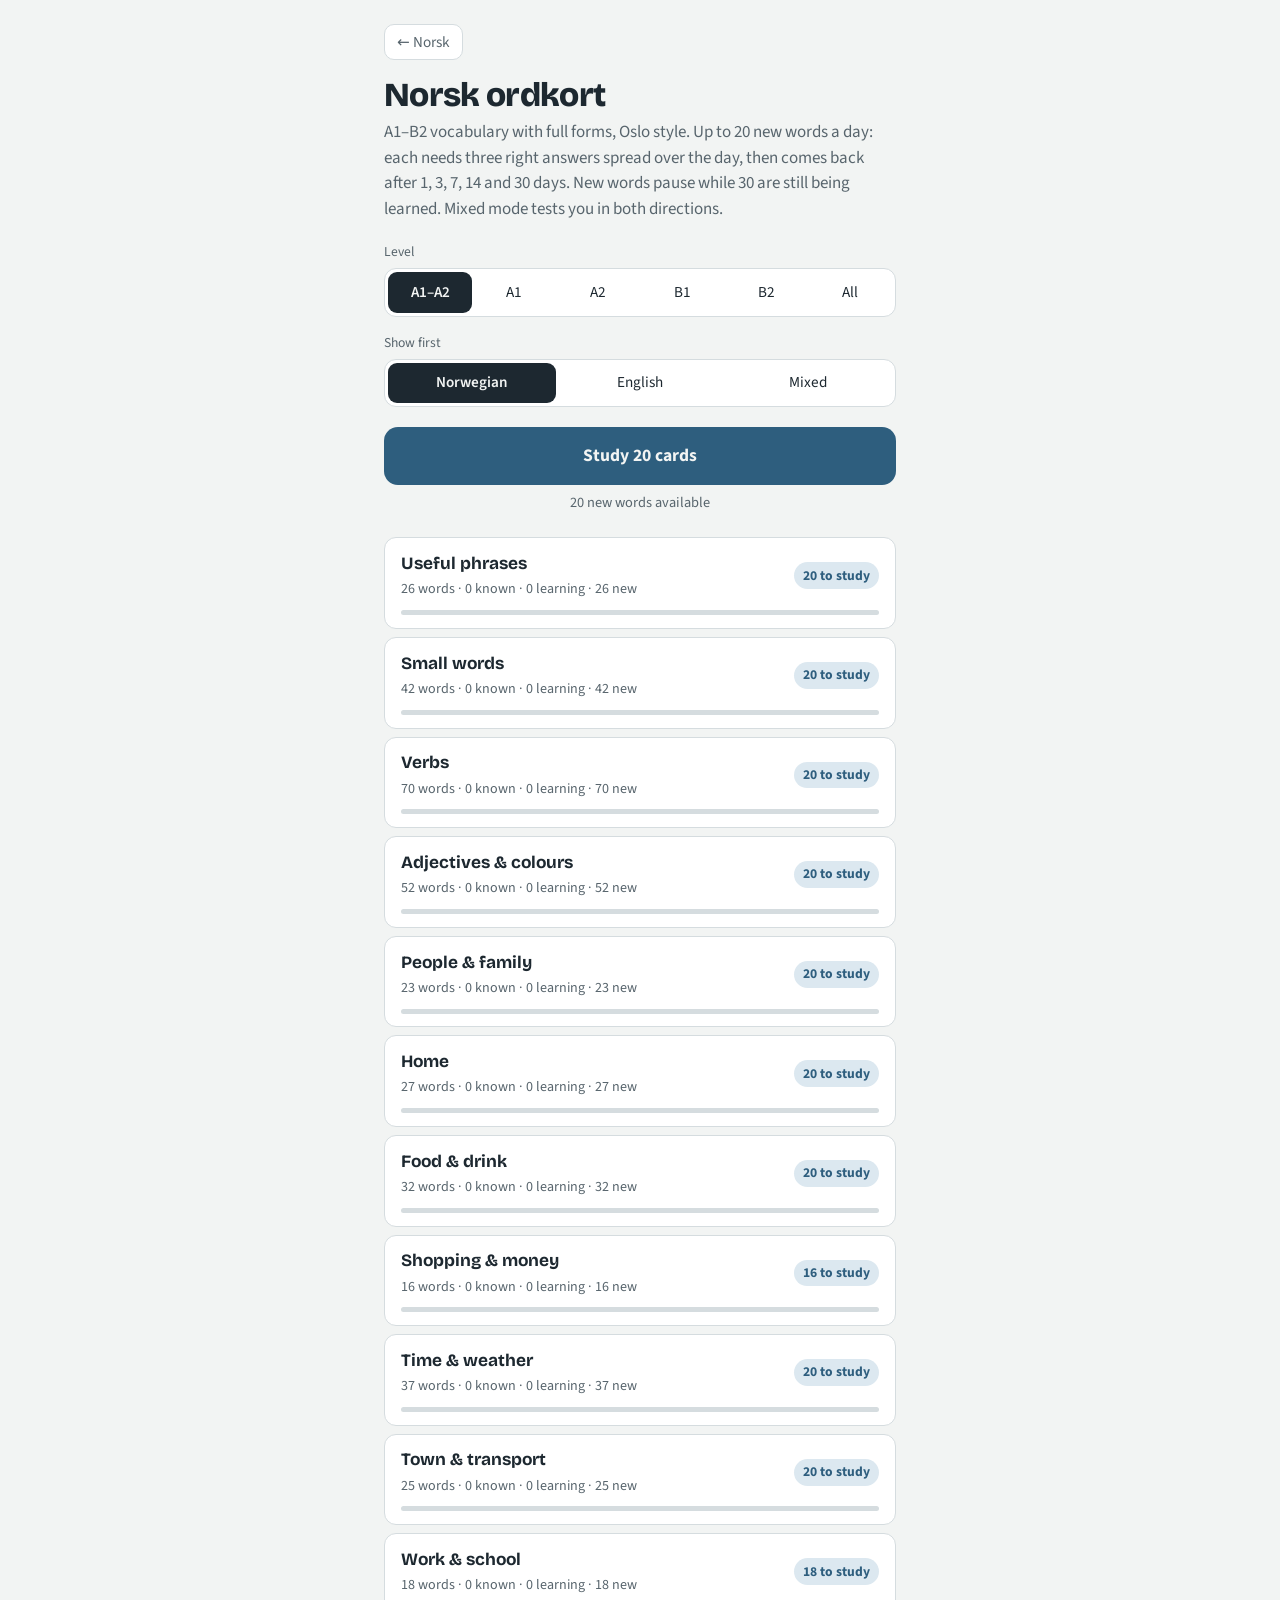
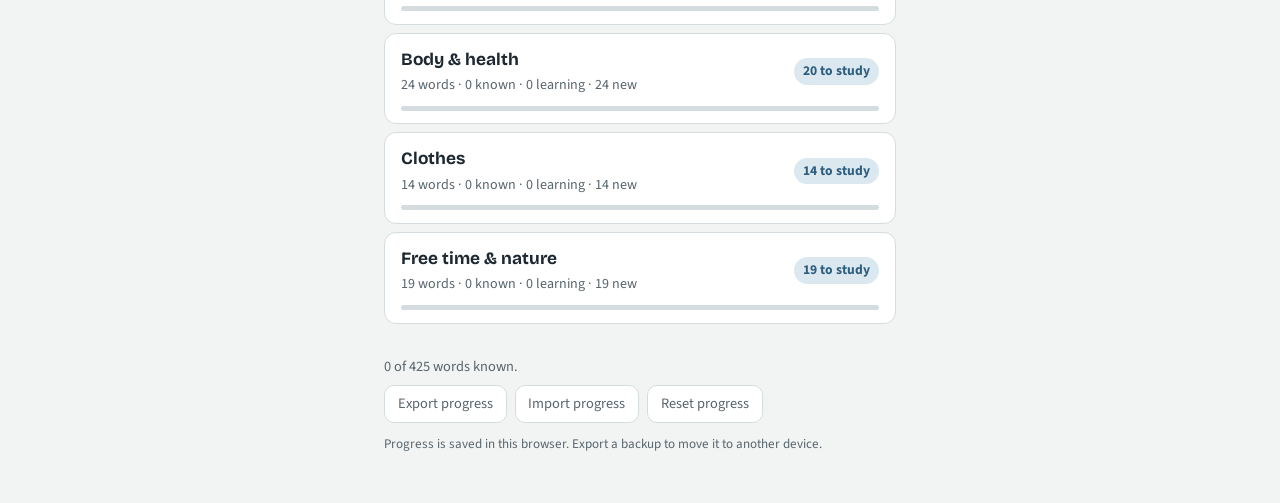
==== ordkort.html @ 0ba9a54b "Norwegian grammar cheat sheet and flashcards, A1–B2 Static site for GitHub Pages: an index page, a g" ====
<!DOCTYPE html>
<html lang="en">
<head>
<meta charset="utf-8">
<meta name="viewport" content="width=device-width, initial-scale=1, viewport-fit=cover">
<title>Norsk ordkort A1–B2</title>
<meta name="description" content="Norwegian A1–B2 vocabulary flashcards with full word forms and spaced repetition.">
<meta name="theme-color" content="#F2F4F3" media="(prefers-color-scheme: light)">
<meta name="theme-color" content="#12181C" media="(prefers-color-scheme: dark)">
<link rel="manifest" href="manifest.webmanifest">
<link rel="icon" href="assets/icons/icon.svg" type="image/svg+xml">
<link rel="apple-touch-icon" href="assets/icons/apple-touch-icon.png">
<link rel="preload" href="data/words.json" as="fetch" crossorigin>
<link rel="stylesheet" href="assets/common.css">
<link rel="stylesheet" href="assets/ordkort.css">
</head>
<body>
<div class="wrap">
<a class="homelink" href="index.html">← Norsk</a>

<section id="home">
  <header class="top">
    <h1 lang="nb">Norsk ordkort</h1>
    <p>A1–B2 vocabulary with full forms, Oslo style. Up to 20 new words a day: each needs three right answers spread over the day, then comes back after 1, 3, 7, 14 and 30 days. New words pause while 30 are still being learned. Mixed mode tests you in both directions.</p>
  </header>

  <div class="label">Level</div>
  <div class="seg" id="levelSeg" role="group" aria-label="Level">
    <button type="button" data-level="A1A2" aria-pressed="true">A1–A2</button>
    <button type="button" data-level="A1" aria-pressed="false">A1</button>
    <button type="button" data-level="A2" aria-pressed="false">A2</button>
    <button type="button" data-level="B1" aria-pressed="false">B1</button>
    <button type="button" data-level="B2" aria-pressed="false">B2</button>
    <button type="button" data-level="every" aria-pressed="false">All</button>
  </div>
  <div class="label">Show first</div>
  <div class="seg" id="dirSeg" role="group" aria-label="Direction">
    <button type="button" data-dir="no" aria-pressed="true">Norwegian</button>
    <button type="button" data-dir="en" aria-pressed="false">English</button>
    <button type="button" data-dir="mix" aria-pressed="false">Mixed</button>
  </div>

  <button type="button" class="cta" id="studyAll" disabled>Loading words…</button>
  <p class="ctanote" id="studyNote" aria-live="polite"></p>

  <ul class="decks" id="decks"></ul>

  <div class="foot">
    <div id="totals"></div>
    <div class="btns">
      <button type="button" id="exportBtn">Export progress</button>
      <button type="button" id="importBtn">Import progress</button>
      <button type="button" id="reset">Reset progress</button>
    </div>
    <input type="file" id="importFile" accept="application/json,.json" hidden>
    <div class="status" id="status" aria-live="polite">Progress is saved in this browser. Export a backup to move it to another device.</div>
  </div>
</section>

<section id="study" hidden>
  <div class="studyhead">
    <button type="button" class="back" id="backBtn">← Decks</button>
    <span class="count" id="count"></span>
  </div>
  <div id="cardArea"></div>
</section>

</div>
<script src="assets/srs.js"></script>
<script src="assets/ordkort.js"></script>
<script src="assets/register-sw.js"></script>
</body>
</html>
---- assets/common.css ----
/* Shared by every page: fonts, colour tokens, light/dark theme, base elements. */

@font-face{
  font-family:"Source Sans 3"; font-style:normal; font-weight:200 900; font-display:swap;
  src:url("fonts/source-sans-3-latin-wght-normal.woff2") format("woff2");
}
@font-face{
  font-family:"Source Sans 3"; font-style:italic; font-weight:200 900; font-display:swap;
  src:url("fonts/source-sans-3-latin-wght-italic.woff2") format("woff2");
}
@font-face{
  font-family:"Bricolage Grotesque"; font-style:normal; font-weight:200 800; font-display:swap;
  src:url("fonts/bricolage-grotesque-latin-opsz-normal.woff2") format("woff2");
}

:root{
  --bg:#F2F4F3; --surface:#FFFFFF; --ink:#1D2830; --muted:#58656D; --line:#D5DCDF;
  --fjord:#2E5E7E; --fjord-soft:#DCE8F0; --berry:#A8323F; --berry-soft:#F6E3E5;
  --moss:#3C6B49; --moss-soft:#E1EEE4; --ochre:#8A5A12; --ochre-soft:#F5EAD6;
  --plum:#6B3E7A; --plum-soft:#EFE3F2;
  --font-body:"Source Sans 3","Segoe UI",system-ui,-apple-system,Roboto,sans-serif;
  --font-display:"Bricolage Grotesque","Source Sans 3",system-ui,sans-serif;
  color-scheme:light; box-sizing:border-box;
  padding-top:env(safe-area-inset-top,0px); padding-bottom:env(safe-area-inset-bottom,0px);
}
@media (prefers-color-scheme: dark){
  :root:not([data-theme="light"]){
    --bg:#12181C; --surface:#1A2227; --ink:#E4EAEC; --muted:#9AA7AD; --line:#2C373D;
    --fjord:#8DB8D6; --fjord-soft:#1F3442; --berry:#EE8C96; --berry-soft:#3A2226;
    --moss:#8CC49B; --moss-soft:#1F3326; --ochre:#E3B86F; --ochre-soft:#3A2F1C;
    --plum:#CDA6DA; --plum-soft:#33233A;
    color-scheme:dark;
  }
}
:root[data-theme="dark"]{
  --bg:#12181C; --surface:#1A2227; --ink:#E4EAEC; --muted:#9AA7AD; --line:#2C373D;
  --fjord:#8DB8D6; --fjord-soft:#1F3442; --berry:#EE8C96; --berry-soft:#3A2226;
  --moss:#8CC49B; --moss-soft:#1F3326; --ochre:#E3B86F; --ochre-soft:#3A2F1C;
  --plum:#CDA6DA; --plum-soft:#33233A;
  color-scheme:dark;
}

*,*::before,*::after{box-sizing:inherit}
html{-webkit-text-size-adjust:100%}
body{margin:0; background:var(--bg); color:var(--ink); font-family:var(--font-body); line-height:1.5}
[hidden]{display:none !important}
button{font:inherit; color:inherit; cursor:pointer}
a:focus-visible, button:focus-visible, summary:focus-visible{outline:3px solid var(--fjord); outline-offset:2px}

.homelink{display:inline-block; margin:0 0 1rem; font-size:.95rem; color:var(--muted); text-decoration:none; border:1px solid var(--line); background:var(--surface); border-radius:10px; padding:.35rem .75rem}
.homelink:hover{color:var(--fjord); border-color:var(--fjord)}
---- assets/ordkort.css ----
html{scroll-padding-top:env(safe-area-inset-top,0px)}
body{font-size:1.0625rem; -webkit-tap-highlight-color:transparent}
h1,h2{font-family:var(--font-display); line-height:1.15; margin:0}
.wrap{max-width:34rem; margin:0 auto; padding:1.5rem 1rem 3rem}

/* Home */
.top h1{font-size:2.1rem; font-weight:800; letter-spacing:-.02em}
.top p{color:var(--muted); margin:.35rem 0 1.25rem}
.seg{display:flex; border:1px solid var(--line); border-radius:12px; background:var(--surface); padding:3px; margin:0 0 .6rem}
.seg button{flex:1; border:0; background:transparent; padding:.55rem .2rem; border-radius:9px; font-size:.95rem}
.seg button[aria-pressed="true"]{background:var(--ink); color:var(--bg); font-weight:600}
.label{font-size:.85rem; color:var(--muted); margin:1rem 0 .35rem}
.cta{display:block; width:100%; border:0; border-radius:14px; background:var(--fjord); color:var(--bg); padding:1rem; font-size:1.1rem; font-weight:700; margin:1.25rem 0 .4rem}
.cta:disabled{opacity:.45; cursor:default}
.ctanote{font-size:.9rem; color:var(--muted); text-align:center; margin:0 0 1.5rem}
.decks{list-style:none; margin:0; padding:0; display:grid; gap:.5rem}
.deck{width:100%; text-align:left; border:1px solid var(--line); background:var(--surface); border-radius:12px; padding:.8rem 1rem; display:grid; grid-template-columns:1fr auto; gap:.15rem .75rem; align-items:center}
.deck .name{font-weight:700; font-family:var(--font-display); font-size:1.08rem}
.deck .meta{font-size:.88rem; color:var(--muted)}
.deck .due{grid-row:1 / span 2; grid-column:2; font-size:.85rem; font-weight:700; padding:.2rem .55rem; border-radius:999px; background:var(--fjord-soft); color:var(--fjord); white-space:nowrap}
.deck .due.zero{background:transparent; color:var(--muted); font-weight:400}
.bar{height:5px; border-radius:3px; background:var(--line); overflow:hidden; grid-column:1 / span 2; margin-top:.45rem}
.bar i{display:block; height:100%; background:var(--moss)}
.foot{margin-top:2rem; font-size:.9rem; color:var(--muted)}
.foot .btns{display:flex; flex-wrap:wrap; gap:.5rem; margin-top:.5rem}
.foot button{border:1px solid var(--line); background:var(--surface); border-radius:10px; padding:.45rem .8rem; font-size:.9rem}
.status{font-size:.82rem; color:var(--muted); margin-top:.75rem}

/* Study */
.studyhead{display:flex; align-items:center; justify-content:space-between; gap:.75rem; margin-bottom:1rem}
.back{border:1px solid var(--line); background:var(--surface); border-radius:10px; padding:.45rem .8rem; font-size:.95rem}
.count{font-size:.92rem; color:var(--muted)}
.card{
  width:100%; min-height:min(52vh,22rem); border:1px solid var(--line); background:var(--surface);
  border-radius:20px; padding:1.5rem 1.25rem; display:flex; flex-direction:column; align-items:center; justify-content:center;
  text-align:center; gap:.6rem; position:relative;
}
.card .lvl{position:absolute; top:.9rem; left:1rem; font-size:.75rem; font-weight:700; padding:.1rem .45rem; border-radius:6px}
.lvl.A1{background:var(--moss-soft); color:var(--moss)}
.lvl.A2{background:var(--fjord-soft); color:var(--fjord)}
.lvl.B1{background:var(--ochre-soft); color:var(--ochre)}
.lvl.B2{background:var(--plum-soft); color:var(--plum)}
.card .theme{position:absolute; top:.9rem; right:1rem; font-size:.8rem; color:var(--muted)}
.prompt{font-family:var(--font-display); font-weight:700; font-size:clamp(1.7rem,8vw,2.4rem); line-height:1.15; overflow-wrap:anywhere}
.answer{border-top:1px solid var(--line); padding-top:.8rem; margin-top:.4rem; width:100%}
.answer .main{font-family:var(--font-display); font-weight:700; font-size:1.45rem; color:var(--fjord); overflow-wrap:anywhere}
.answer .forms{color:var(--muted); margin-top:.3rem; font-size:1rem; overflow-wrap:anywhere}
.hint{color:var(--muted); font-size:.92rem}
.actions{display:grid; grid-template-columns:1fr 1fr; gap:.6rem; margin-top:1rem}
.actions button{border:0; border-radius:14px; padding:1rem .5rem; font-size:1.05rem; font-weight:700}
.again{background:var(--berry-soft); color:var(--berry)}
.good{background:var(--moss-soft); color:var(--moss)}
.reveal{grid-column:1 / span 2; background:var(--ink); color:var(--bg)}
.done{text-align:center; padding:3rem 1rem}
.done h2{font-size:1.8rem; margin-bottom:.5rem}
.done p{color:var(--muted)}
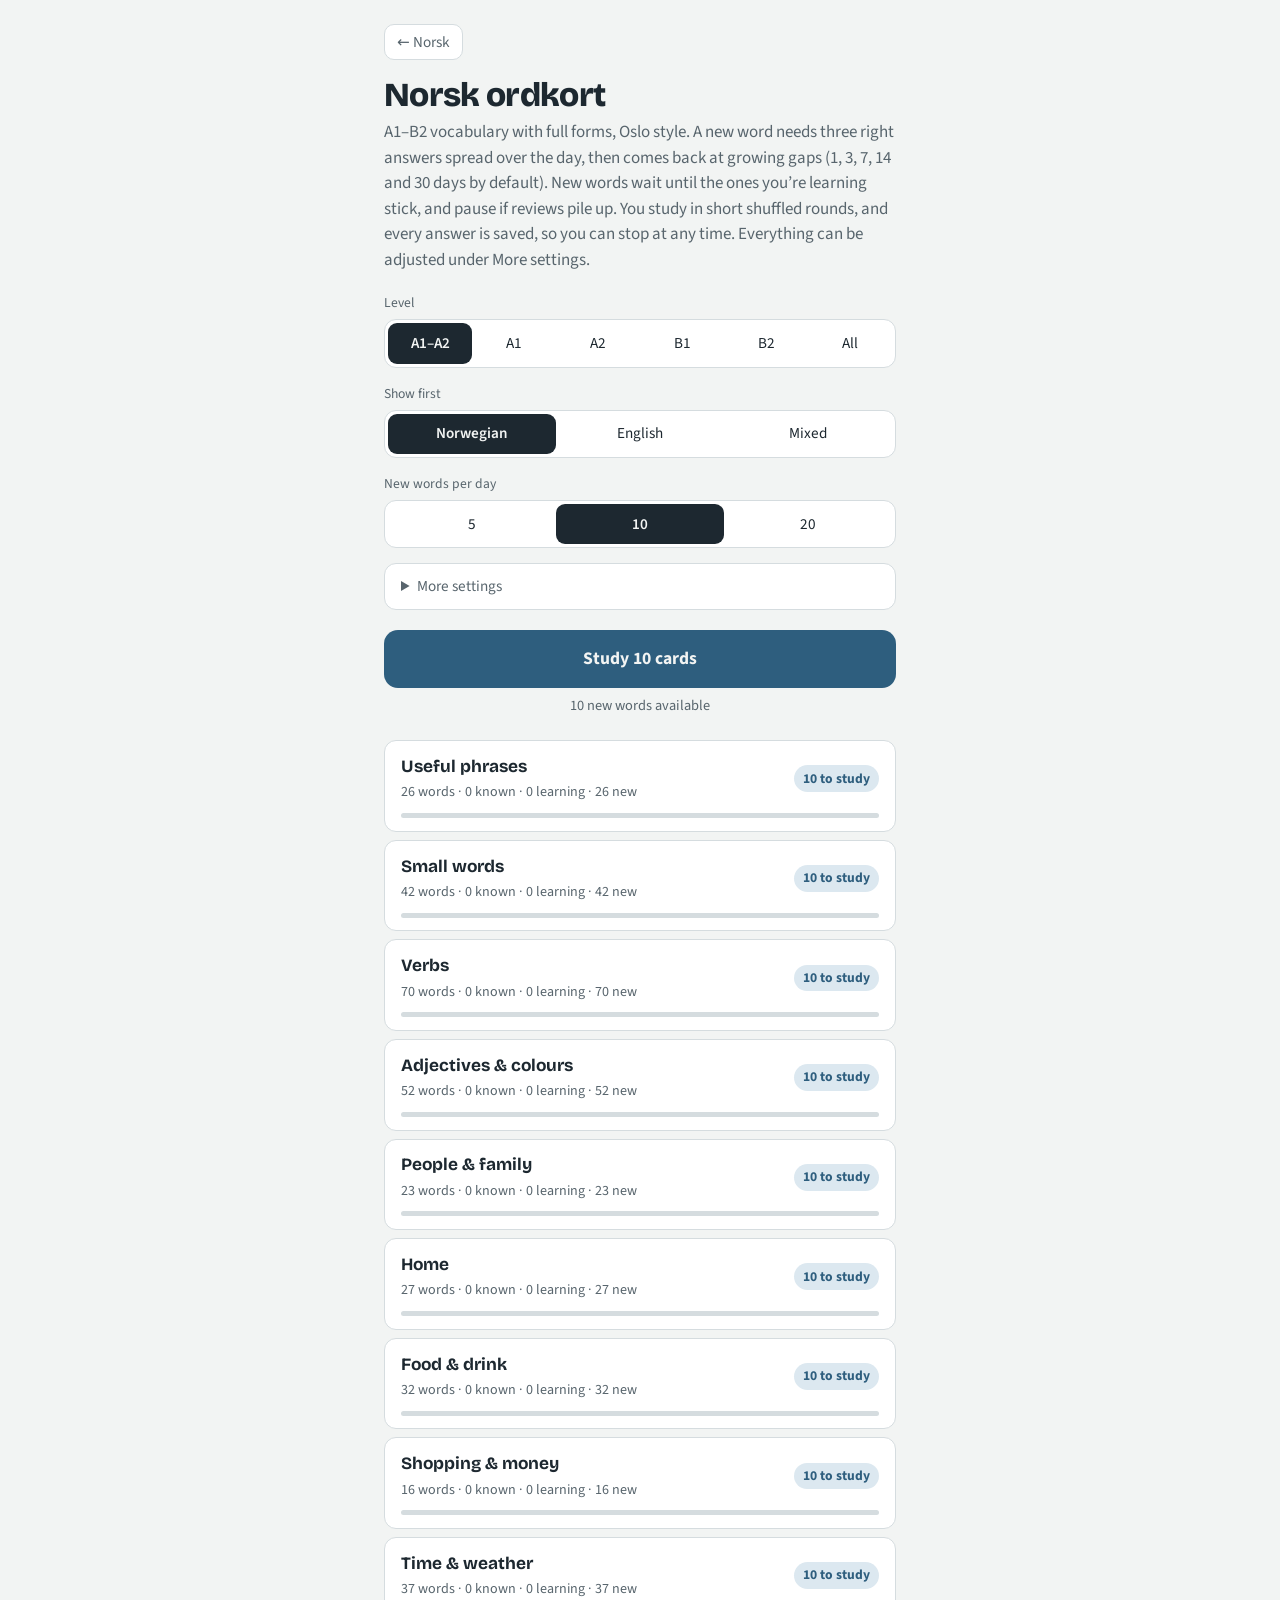
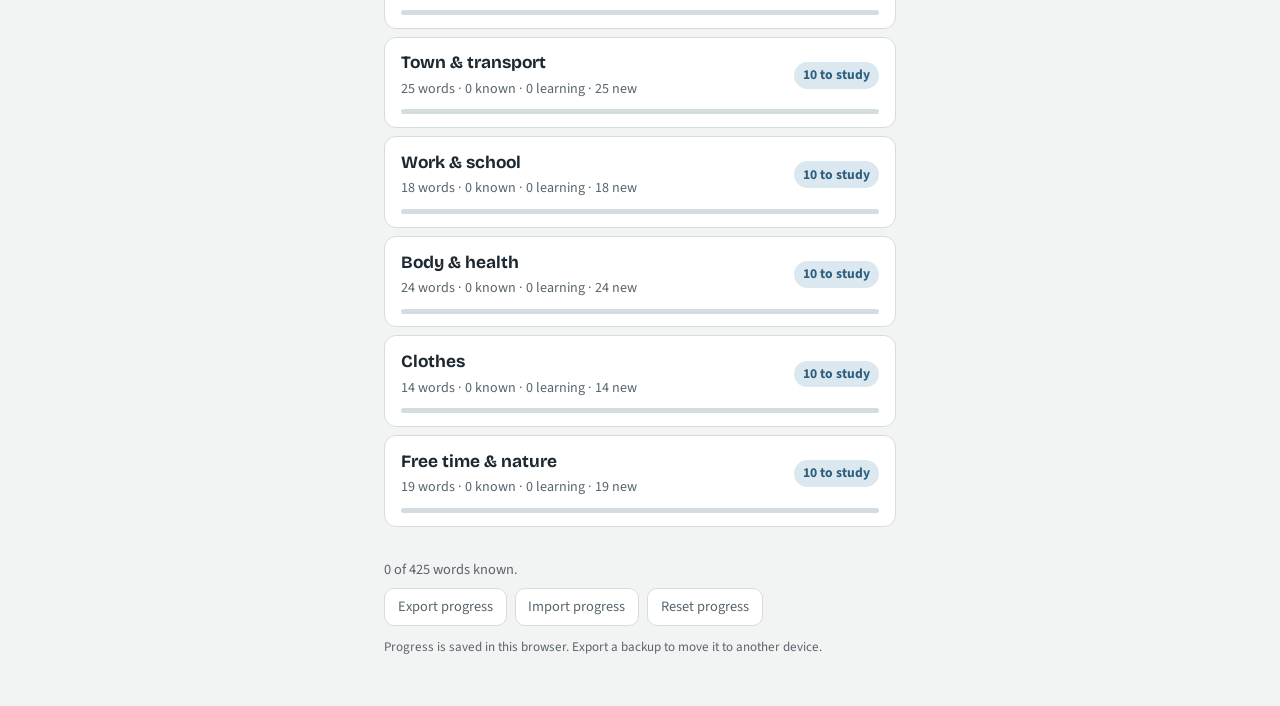
==== commit 897f0c44: "Study in shuffled rounds and make scheduling configurable Rounds: cards are picked by priority (due " ====
--- a/ordkort.html
+++ b/ordkort.html
@@ -21,7 +21,7 @@
 <section id="home">
   <header class="top">
     <h1 lang="nb">Norsk ordkort</h1>
-    <p>A1–B2 vocabulary with full forms, Oslo style. Up to 20 new words a day: each needs three right answers spread over the day, then comes back after 1, 3, 7, 14 and 30 days. New words pause while 30 are still being learned. Mixed mode tests you in both directions.</p>
+    <p>A1–B2 vocabulary with full forms, Oslo style. A new word needs three right answers spread over the day, then comes back at growing gaps (1, 3, 7, 14 and 30 days by default). New words wait until the ones you’re learning stick, and pause if reviews pile up. You study in short shuffled rounds, and every answer is saved, so you can stop at any time. Everything can be adjusted under More settings.</p>
   </header>
 
   <div class="label">Level</div>
@@ -39,6 +39,18 @@
     <button type="button" data-dir="en" aria-pressed="false">English</button>
     <button type="button" data-dir="mix" aria-pressed="false">Mixed</button>
   </div>
+  <div class="label">New words per day</div>
+  <div class="seg" id="newSeg" role="group" aria-label="New words per day">
+    <button type="button" data-new="5" aria-pressed="false">5</button>
+    <button type="button" data-new="10" aria-pressed="true">10</button>
+    <button type="button" data-new="20" aria-pressed="false">20</button>
+  </div>
+  <details class="settings">
+    <summary>More settings</summary>
+    <div id="settingsList"></div>
+    <p class="settingsnote">Changes apply to future answers. Progress you’ve already made isn’t rescheduled.</p>
+    <button type="button" class="plain" id="defaultsBtn">Restore defaults</button>
+  </details>
 
   <button type="button" class="cta" id="studyAll" disabled>Loading words…</button>
   <p class="ctanote" id="studyNote" aria-live="polite"></p>
@@ -66,8 +78,9 @@
 </section>
 
 </div>
-<script src="assets/srs.js"></script>
-<script src="assets/ordkort.js"></script>
+<!-- ?v= forces a fresh download past older caches; bump when srs.js or ordkort.js change together -->
+<script src="assets/srs.js?v=5"></script>
+<script src="assets/ordkort.js?v=5"></script>
 <script src="assets/register-sw.js"></script>
 </body>
 </html>
--- a/assets/ordkort.css
+++ b/assets/ordkort.css
@@ -54,3 +54,16 @@
 .done{text-align:center; padding:3rem 1rem}
 .done h2{font-size:1.8rem; margin-bottom:.5rem}
 .done p{color:var(--muted)}
+.cta.secondary{background:transparent; color:var(--fjord); border:1px solid var(--line); margin-top:.6rem}
+
+/* More settings. <details> content sits in a browser shadow slot, so the global box-sizing rule doesn't reach it. */
+.settings, .settings *{box-sizing:border-box}
+.settings{margin:.9rem 0 0; border:1px solid var(--line); border-radius:12px; background:var(--surface)}
+.settings summary{cursor:pointer; padding:.7rem 1rem; font-size:.95rem; color:var(--muted)}
+.settings[open] summary{border-bottom:1px solid var(--line)}
+#settingsList{display:grid; grid-template-columns:minmax(0,1fr); gap:.75rem; padding:.9rem 1rem 0}
+.setting{display:grid; grid-template-columns:minmax(0,1fr); min-width:0; gap:.3rem; font-size:.9rem; color:var(--muted)}
+.setting select{font:inherit; font-size:1rem; color:var(--ink); background:var(--bg); border:1px solid var(--line); border-radius:9px; padding:.5rem .6rem; width:100%}
+.setting select:focus-visible{outline:3px solid var(--fjord); outline-offset:2px}
+.settingsnote{font-size:.85rem; color:var(--muted); margin:.8rem 1rem .6rem}
+.settings .plain{margin:0 1rem 1rem; border:1px solid var(--line); background:var(--bg); border-radius:10px; padding:.45rem .8rem; font-size:.9rem}
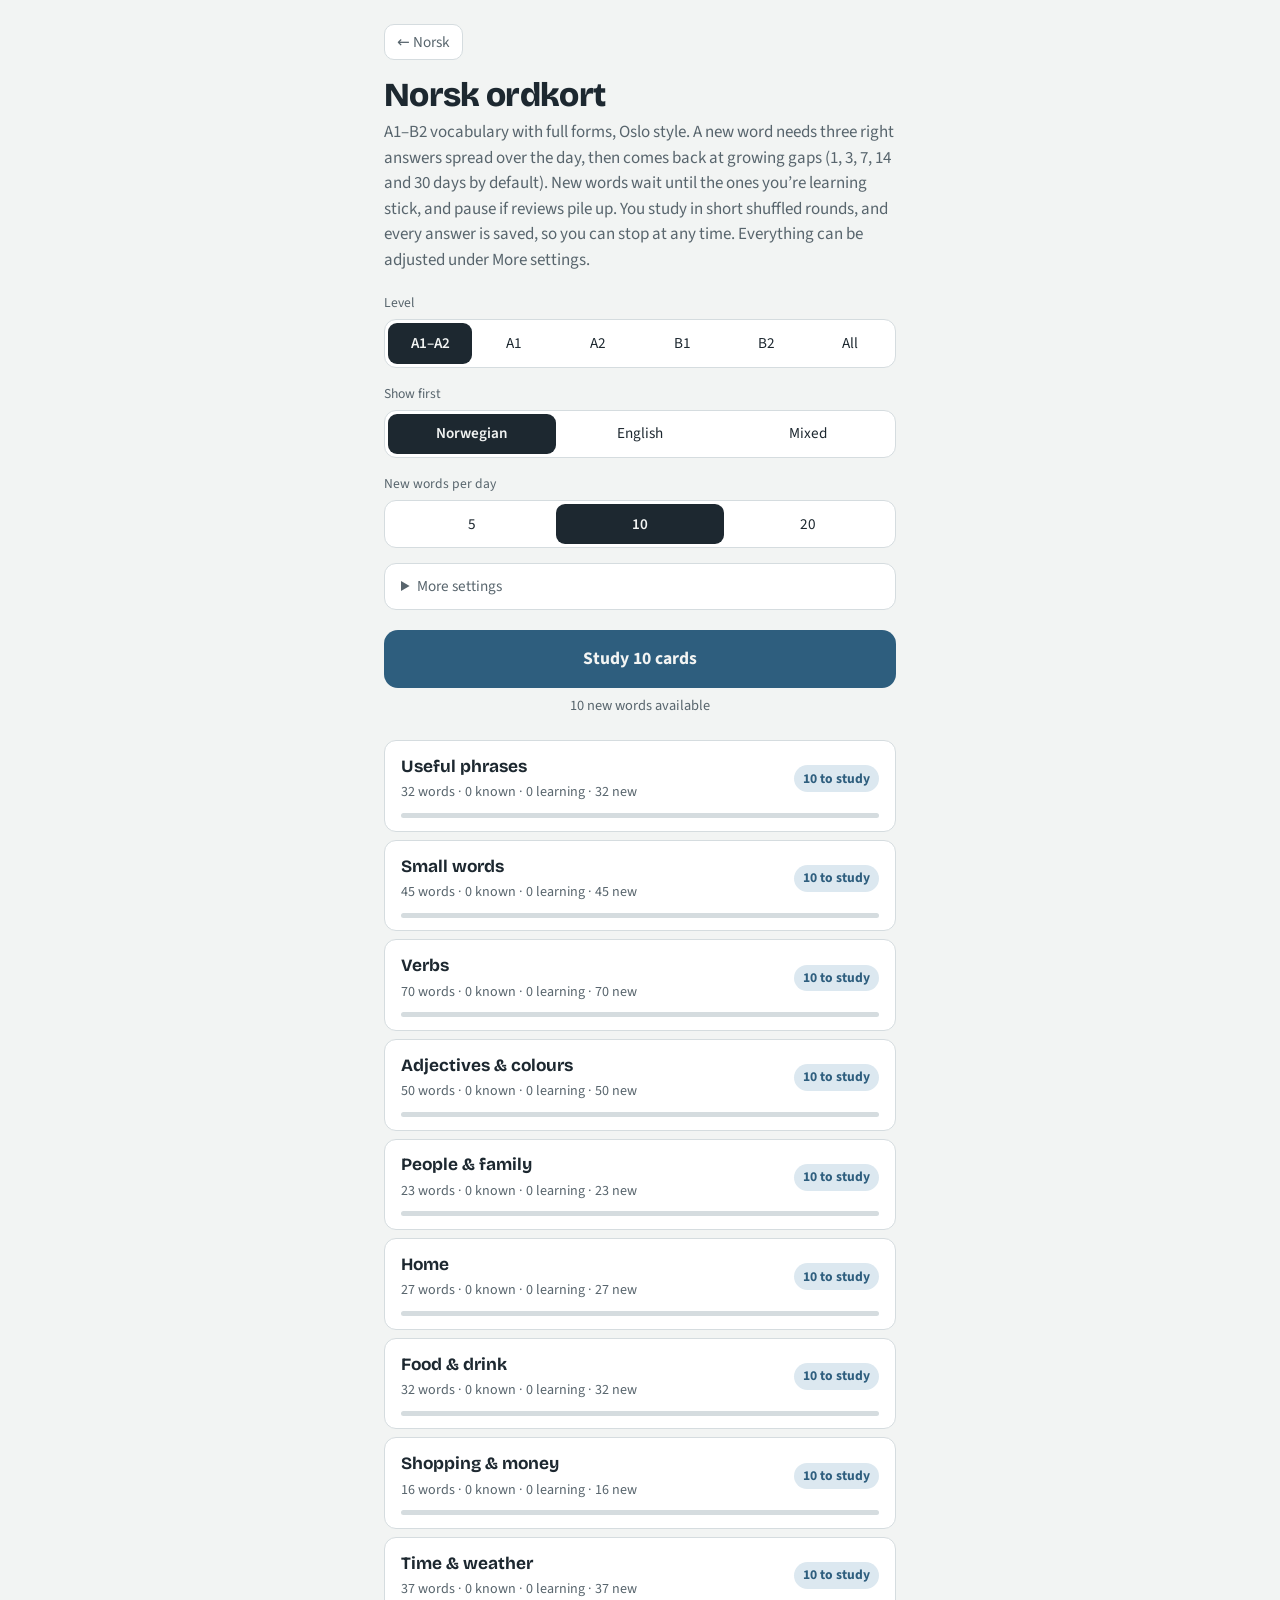
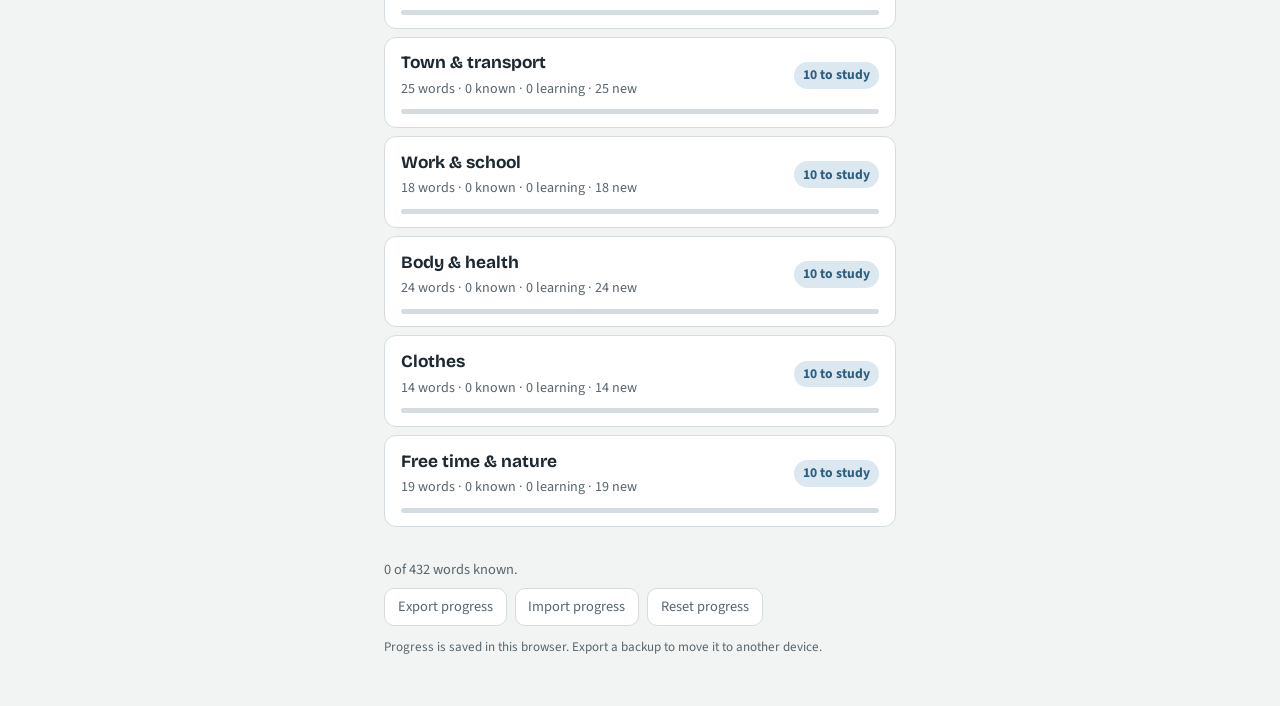
==== commit 3b3b8d23: "Add a "More" section with examples and notes behind each answer After "Show answer", words with extr" ====
--- a/ordkort.html
+++ b/ordkort.html
@@ -79,8 +79,8 @@
 
 </div>
 <!-- ?v= forces a fresh download past older caches; bump when srs.js or ordkort.js change together -->
-<script src="assets/srs.js?v=5"></script>
-<script src="assets/ordkort.js?v=5"></script>
+<script src="assets/srs.js?v=6"></script>
+<script src="assets/ordkort.js?v=6"></script>
 <script src="assets/register-sw.js"></script>
 </body>
 </html>
--- a/assets/ordkort.css
+++ b/assets/ordkort.css
@@ -32,7 +32,7 @@
 .count{font-size:.92rem; color:var(--muted)}
 .card{
   width:100%; min-height:min(52vh,22rem); border:1px solid var(--line); background:var(--surface);
-  border-radius:20px; padding:1.5rem 1.25rem; display:flex; flex-direction:column; align-items:center; justify-content:center;
+  border-radius:20px; padding:2.75rem 1.25rem 1.5rem; display:flex; flex-direction:column; align-items:center; justify-content:center;
   text-align:center; gap:.6rem; position:relative;
 }
 .card .lvl{position:absolute; top:.9rem; left:1rem; font-size:.75rem; font-weight:700; padding:.1rem .45rem; border-radius:6px}
@@ -67,3 +67,19 @@
 .setting select:focus-visible{outline:3px solid var(--fjord); outline-offset:2px}
 .settingsnote{font-size:.85rem; color:var(--muted); margin:.8rem 1rem .6rem}
 .settings .plain{margin:0 1rem 1rem; border:1px solid var(--line); background:var(--bg); border-radius:10px; padding:.45rem .8rem; font-size:.9rem}
+
+/* More: extra details behind the answer */
+.more{margin-top:.9rem; text-align:left; border-top:1px solid var(--line); padding-top:.6rem}
+.more summary{cursor:pointer; color:var(--fjord); font-weight:600; font-size:.95rem; text-align:center; list-style:none; padding:.2rem 0}
+.more summary::-webkit-details-marker{display:none}
+.more summary::after{content:" ▾"}
+.more[open] summary::after{content:" ▴"}
+.morebody{display:grid; gap:.8rem; margin-top:.6rem; font-size:.97rem}
+.morebody h3{font-family:var(--font-body); font-size:.78rem; font-weight:700; text-transform:uppercase; letter-spacing:.04em; color:var(--muted); margin:0 0 .3rem}
+.morebody p{margin:0}
+.moreex p, .morephr p{display:grid; gap:.05rem; padding:.35rem 0; border-top:1px solid var(--line)}
+.moreex p:first-of-type, .morephr p:first-of-type{border-top:0; padding-top:0}
+.morebody .no{font-weight:600}
+.morebody .en{color:var(--muted)}
+.moretip{background:var(--fjord-soft); border-radius:10px; padding:.6rem .75rem}
+.morerel{color:var(--muted); font-size:.92rem}
